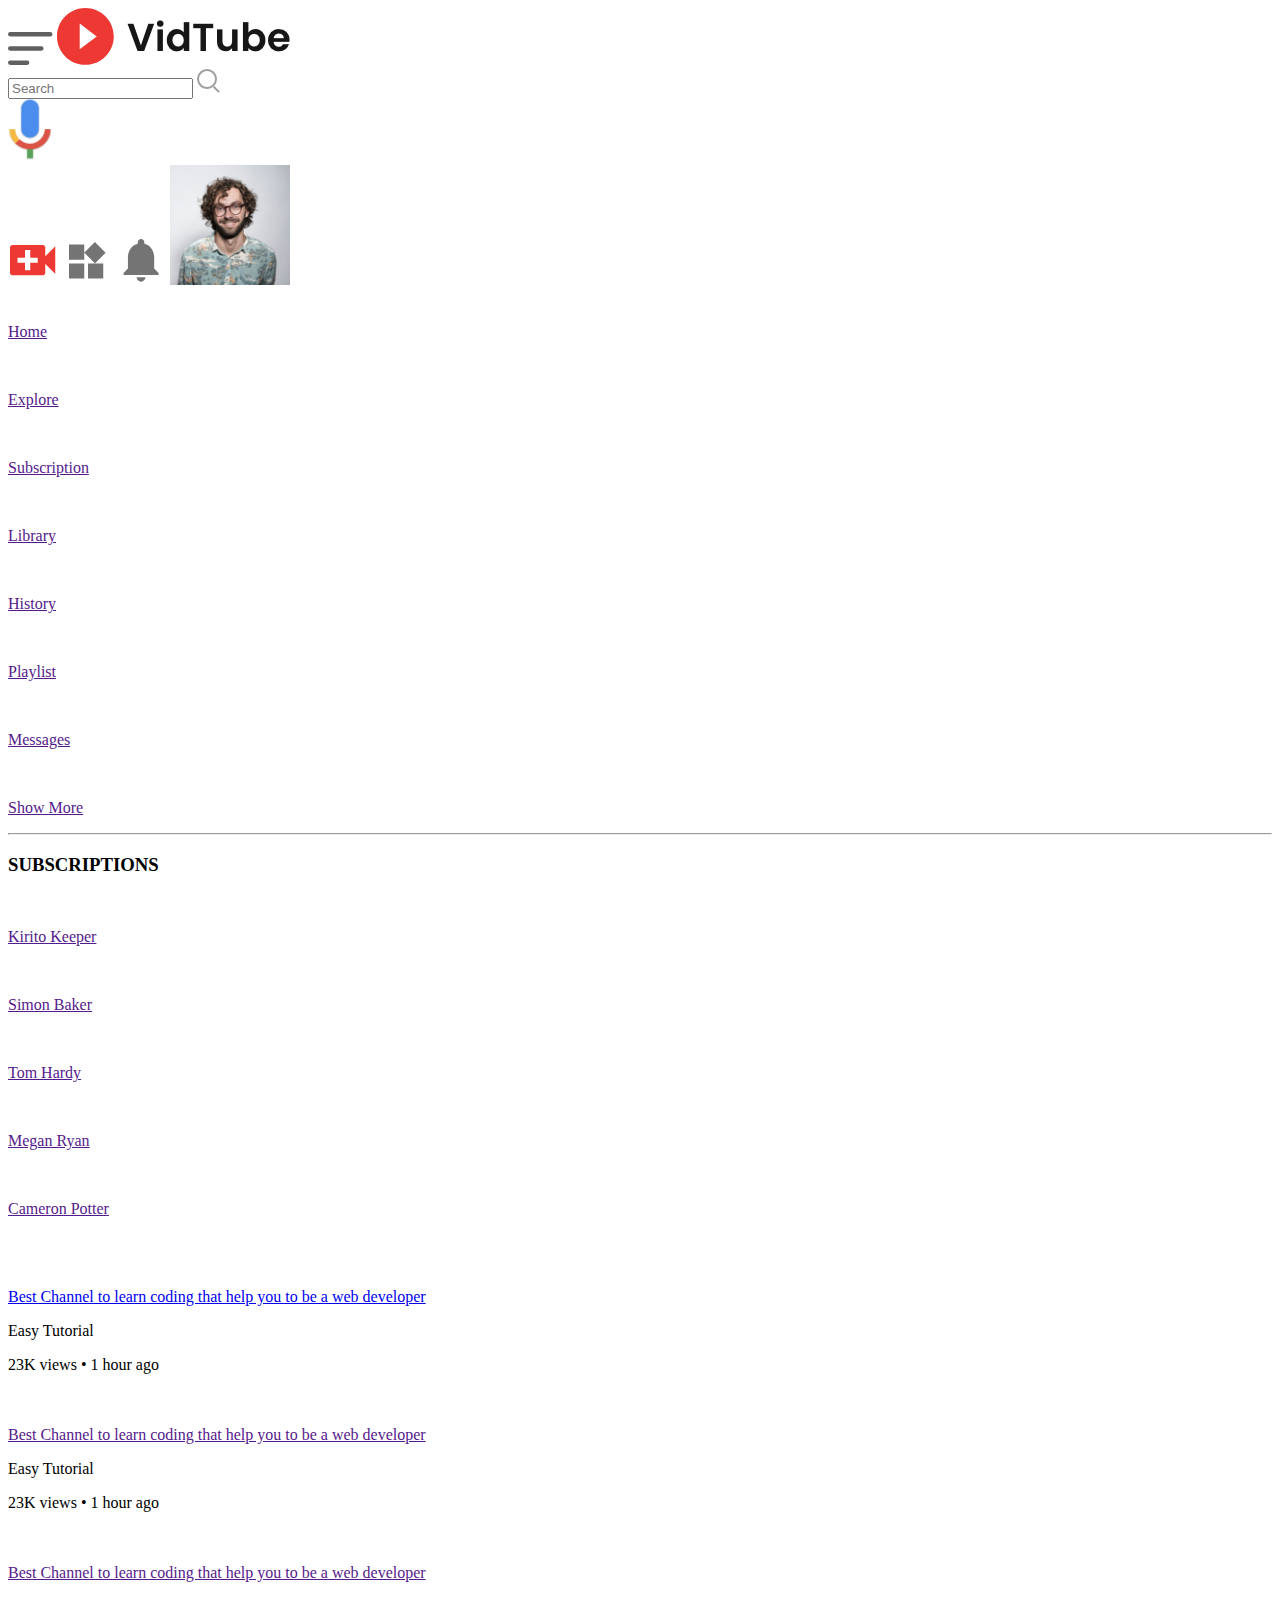
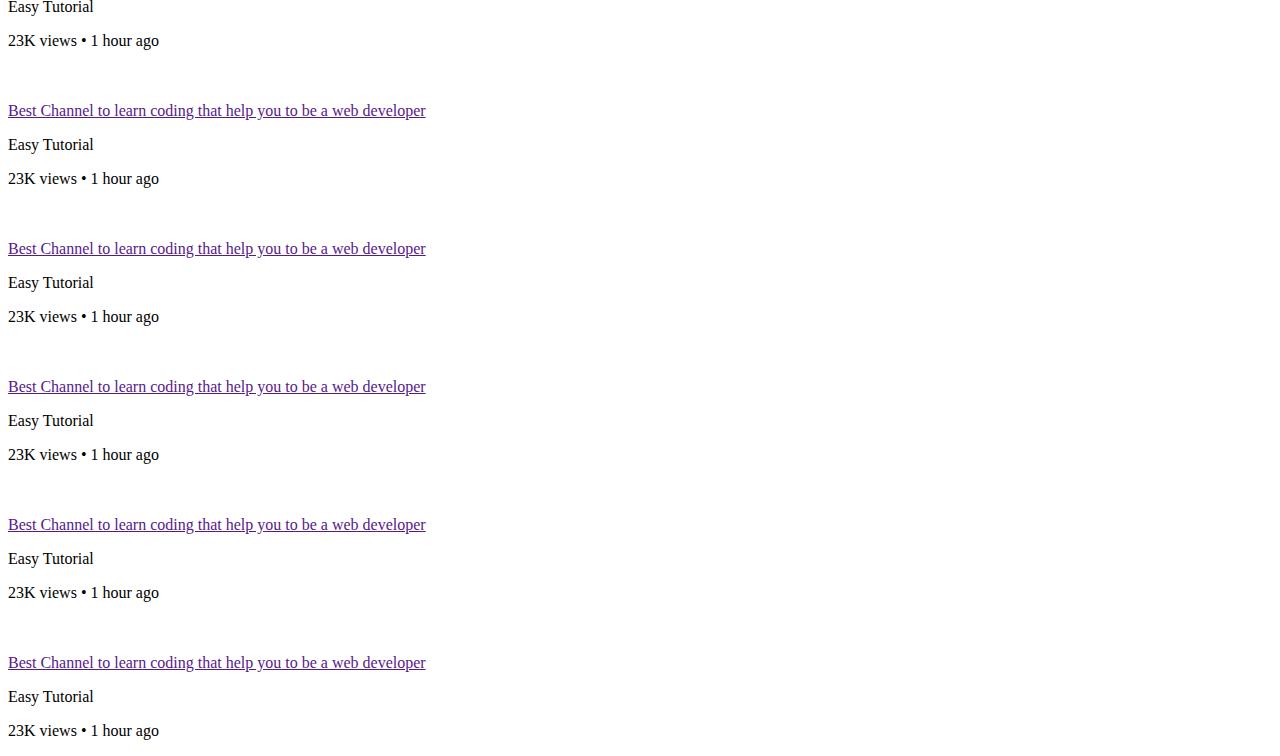
==== youtube clone/index.html @ 16707ce8 "design in HTML & CSS" ====
<!DOCTYPE html>
<html lang="en">
<head>
    <meta charset="UTF-8">
    <meta http-equiv="X-UA-Compatible" content="IE=edge">
    <meta name="viewport" content="width=device-width, initial-scale=1.0">
    <link rel="stylesheet" href="/assets/css/style.css">
    <title>YouTube Clone</title>
</head>
<body>
    <!-- Navbar  -->
    <nav class="flex-div">
        <div class="nav-left flex-div">
            <img src="assets/images/img/menu.png" alt="menu" class="menu-icon">
            <img src="assets/images/img/logo.png" alt="logo" class="logo">
        </div>
        <div class="nav-middle flex-div">
            <div class="search-box flex-div">
                <input type="text" placeholder="Search">
                <img src="assets/images/img/search.png" alt="">
            </div>
            <img src="assets/images/img/voice-search.png" class="mic-icon" alt="">
        </div>
        <div class="nav-right flex-div">
            <img src="assets/images/img/upload.png" alt="" srcset="">
            <img src="assets/images/img/more.png" alt="" srcset="">
            <img src="assets/images/img/notification.png" alt="" srcset="">
            <img src="assets/images/img/Jack.png" class="user-icon" alt="" srcset="">
        </div>
    </nav>
    <!-- Sidebar -->
    <div class="sidebar">
        <div class="shortcut-links">
            <a href="" class="active"><img src="/assets/images/img/home.png" alt=""><p>Home</p></a>
            <a href=""><img src="/assets/images/img/explore.png" alt=""><p>Explore</p></a>
            <a href=""><img src="/assets/images/img/subscriprion.png" alt=""><p>Subscription</p></a>
            
            <a href=""><img src="/assets/images/img/library.png" alt=""><p>Library</p></a>
            <a href=""><img src="/assets/images/img/history.png" alt=""><p>History</p></a>
            <a href=""><img src="/assets/images/img/playlist.png" alt=""><p>Playlist</p></a>
            <a href=""><img src="/assets/images/img/messages.png" alt=""><p>Messages</p></a>
            <a href=""><img src="/assets/images/img/show-more.png" alt=""><p>Show More</p></a>
            <hr>
        </div>
        <div class="subscribed-list">
            <h3>SUBSCRIPTIONS</h3>
            <a href=""><img src="/assets/images/img/Jack.png" alt=""><p>Kirito Keeper</p></a>
            <a href=""><img src="/assets/images/img/simon.png" alt=""><p>Simon Baker</p></a>
            <a href=""><img src="/assets/images/img/tom.png" alt=""><p>Tom Hardy</p></a>
            <a href=""><img src="/assets/images/img/megan.png" alt=""><p>Megan Ryan</p></a>
            <a href=""><img src="/assets/images/img/cameron.png" alt=""><p>Cameron Potter</p></a>
        </div>
    </div>
    <!--------------- MAin -------------->
    <div class="main-container">
        <div class="banner">
            <img src="/assets/images/img/banner.png" alt="">
        </div>
        <div class="list-container">
            <div class="vid-list">
                <a href="play-video.html"><img src="/assets/images/img/thumbnail1.png" alt="" class="thumbnail"></a>
                <div class="flex-div">
                    <img src="/assets/images/img/Jack.png" alt="" class="profile-image">
                    <div class="vid-info">
                        <a href="play-video.html" class="vid-title">Best Channel to learn coding that help you to be a web developer</a>
                        <p class="channel-name">Easy Tutorial</p>
                        <p class="views-time">23K views &bull; 1 hour ago</p>
                    </div>
                </div>
            </div>
            <div class="vid-list">
                <a href=""><img src="/assets/images/img/thumbnail2.png" alt="" class="thumbnail"></a>
                <div class="flex-div">
                    <img src="/assets/images/img/Jack.png" alt="" class="profile-image">
                    <div class="vid-info">
                        <a href="" class="vid-title">Best Channel to learn coding that help you to be a web developer</a>
                        <p class="channel-name">Easy Tutorial</p>
                        <p class="views-time">23K views &bull; 1 hour ago</p>
                    </div>
                </div>
            </div>
            <div class="vid-list">
                <a href=""><img src="/assets/images/img/thumbnail3.png" alt="" class="thumbnail"></a>
                <div class="flex-div">
                    <img src="/assets/images/img/Jack.png" alt="" class="profile-image">
                    <div class="vid-info">
                        <a href="" class="vid-title">Best Channel to learn coding that help you to be a web developer</a>
                        <p class="channel-name">Easy Tutorial</p>
                        <p class="views-time">23K views &bull; 1 hour ago</p>
                    </div>
                </div>
            </div>
            <div class="vid-list">
                <a href=""><img src="/assets/images/img/thumbnail4.png" alt="" class="thumbnail"></a>
                <div class="flex-div">
                    <img src="/assets/images/img/Jack.png" alt="" class="profile-image">
                    <div class="vid-info">
                        <a href="" class="vid-title">Best Channel to learn coding that help you to be a web developer</a>
                        <p class="channel-name">Easy Tutorial</p>
                        <p class="views-time">23K views &bull; 1 hour ago</p>
                    </div>
                </div>
            </div>
            <div class="vid-list">
                <a href=""><img src="/assets/images/img/thumbnail5.png" alt="" class="thumbnail"></a>
                <div class="flex-div">
                    <img src="/assets/images/img/Jack.png" alt="" class="profile-image">
                    <div class="vid-info">
                        <a href="" class="vid-title">Best Channel to learn coding that help you to be a web developer</a>
                        <p class="channel-name">Easy Tutorial</p>
                        <p class="views-time">23K views &bull; 1 hour ago</p>
                    </div>
                </div>
            </div>
            <div class="vid-list">
                <a href=""><img src="/assets/images/img/thumbnail6.png" alt="" class="thumbnail"></a>
                <div class="flex-div">
                    <img src="/assets/images/img/Jack.png" alt="" class="profile-image">
                    <div class="vid-info">
                        <a href="" class="vid-title">Best Channel to learn coding that help you to be a web developer</a>
                        <p class="channel-name">Easy Tutorial</p>
                        <p class="views-time">23K views &bull; 1 hour ago</p>
                    </div>
                </div>
            </div>
            <div class="vid-list">
                <a href=""><img src="/assets/images/img/thumbnail7.png" alt="" class="thumbnail"></a>
                <div class="flex-div">
                    <img src="/assets/images/img/Jack.png" alt="" class="profile-image">
                    <div class="vid-info">
                        <a href="" class="vid-title">Best Channel to learn coding that help you to be a web developer</a>
                        <p class="channel-name">Easy Tutorial</p>
                        <p class="views-time">23K views &bull; 1 hour ago</p>
                    </div>
                </div>
            </div>
            <div class="vid-list">
                <a href=""><img src="/assets/images/img/thumbnail8.png" alt="" class="thumbnail"></a>
                <div class="flex-div">
                    <img src="/assets/images/img/Jack.png" alt="" class="profile-image">
                    <div class="vid-info">
                        <a href="" class="vid-title">Best Channel to learn coding that help you to be a web developer</a>
                        <p class="channel-name">Easy Tutorial</p>
                        <p class="views-time">23K views &bull; 1 hour ago</p>
                    </div>
                </div>
            </div>
        </div>
    </div>


    <script type="text/javascript" src="/assets/js/script.js"></script>
</body>
</html>
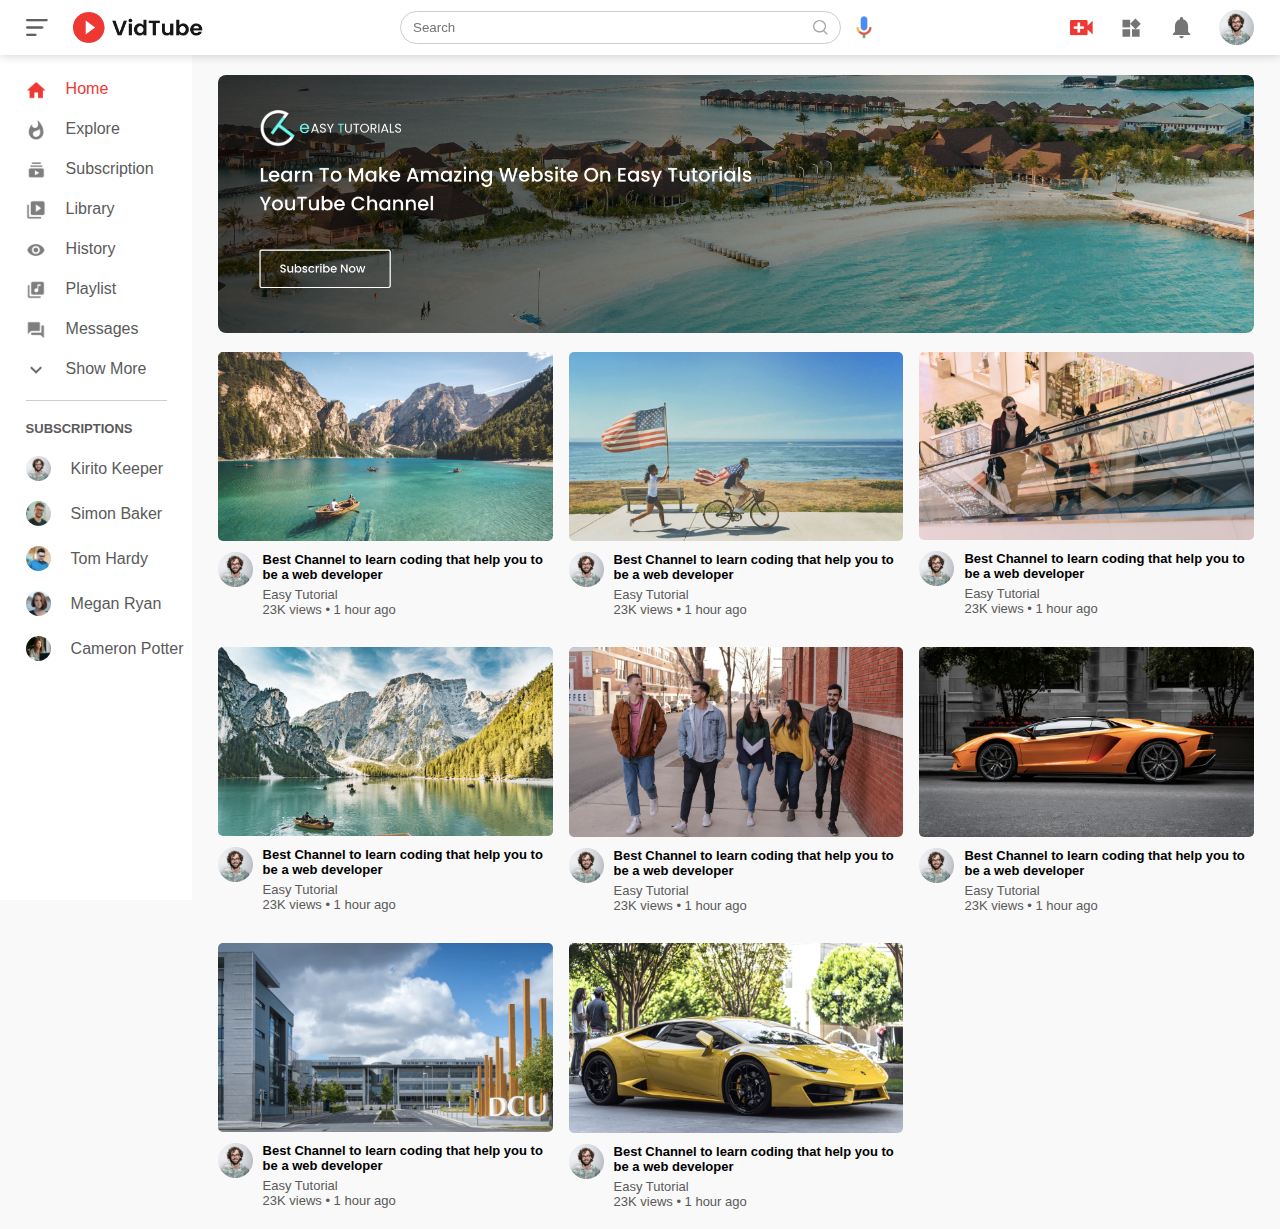
==== commit 7c2b29a1: "link change" ====
--- a/youtube clone/index.html
+++ b/youtube clone/index.html
@@ -4,7 +4,7 @@
     <meta charset="UTF-8">
     <meta http-equiv="X-UA-Compatible" content="IE=edge">
     <meta name="viewport" content="width=device-width, initial-scale=1.0">
-    <link rel="stylesheet" href="/assets/css/style.css">
+    <link rel="stylesheet" href="assets/css/style.css">
     <title>YouTube Clone</title>
 </head>
 <body>
@@ -31,36 +31,36 @@
     <!-- Sidebar -->
     <div class="sidebar">
         <div class="shortcut-links">
-            <a href="" class="active"><img src="/assets/images/img/home.png" alt=""><p>Home</p></a>
-            <a href=""><img src="/assets/images/img/explore.png" alt=""><p>Explore</p></a>
-            <a href=""><img src="/assets/images/img/subscriprion.png" alt=""><p>Subscription</p></a>
+            <a href="" class="active"><img src="assets/images/img/home.png" alt=""><p>Home</p></a>
+            <a href=""><img src="assets/images/img/explore.png" alt=""><p>Explore</p></a>
+            <a href=""><img src="assets/images/img/subscriprion.png" alt=""><p>Subscription</p></a>
             
-            <a href=""><img src="/assets/images/img/library.png" alt=""><p>Library</p></a>
-            <a href=""><img src="/assets/images/img/history.png" alt=""><p>History</p></a>
-            <a href=""><img src="/assets/images/img/playlist.png" alt=""><p>Playlist</p></a>
-            <a href=""><img src="/assets/images/img/messages.png" alt=""><p>Messages</p></a>
-            <a href=""><img src="/assets/images/img/show-more.png" alt=""><p>Show More</p></a>
+            <a href=""><img src="assets/images/img/library.png" alt=""><p>Library</p></a>
+            <a href=""><img src="assets/images/img/history.png" alt=""><p>History</p></a>
+            <a href=""><img src="assets/images/img/playlist.png" alt=""><p>Playlist</p></a>
+            <a href=""><img src="assets/images/img/messages.png" alt=""><p>Messages</p></a>
+            <a href=""><img src="assets/images/img/show-more.png" alt=""><p>Show More</p></a>
             <hr>
         </div>
         <div class="subscribed-list">
             <h3>SUBSCRIPTIONS</h3>
-            <a href=""><img src="/assets/images/img/Jack.png" alt=""><p>Kirito Keeper</p></a>
-            <a href=""><img src="/assets/images/img/simon.png" alt=""><p>Simon Baker</p></a>
-            <a href=""><img src="/assets/images/img/tom.png" alt=""><p>Tom Hardy</p></a>
-            <a href=""><img src="/assets/images/img/megan.png" alt=""><p>Megan Ryan</p></a>
-            <a href=""><img src="/assets/images/img/cameron.png" alt=""><p>Cameron Potter</p></a>
+            <a href=""><img src="assets/images/img/Jack.png" alt=""><p>Kirito Keeper</p></a>
+            <a href=""><img src="assets/images/img/simon.png" alt=""><p>Simon Baker</p></a>
+            <a href=""><img src="assets/images/img/tom.png" alt=""><p>Tom Hardy</p></a>
+            <a href=""><img src="assets/images/img/megan.png" alt=""><p>Megan Ryan</p></a>
+            <a href=""><img src="assets/images/img/cameron.png" alt=""><p>Cameron Potter</p></a>
         </div>
     </div>
     <!--------------- MAin -------------->
     <div class="main-container">
         <div class="banner">
-            <img src="/assets/images/img/banner.png" alt="">
+            <img src="assets/images/img/banner.png" alt="">
         </div>
         <div class="list-container">
             <div class="vid-list">
-                <a href="play-video.html"><img src="/assets/images/img/thumbnail1.png" alt="" class="thumbnail"></a>
+                <a href="play-video.html"><img src="assets/images/img/thumbnail1.png" alt="" class="thumbnail"></a>
                 <div class="flex-div">
-                    <img src="/assets/images/img/Jack.png" alt="" class="profile-image">
+                    <img src="assets/images/img/Jack.png" alt="" class="profile-image">
                     <div class="vid-info">
                         <a href="play-video.html" class="vid-title">Best Channel to learn coding that help you to be a web developer</a>
                         <p class="channel-name">Easy Tutorial</p>
@@ -69,9 +69,9 @@
                 </div>
             </div>
             <div class="vid-list">
-                <a href=""><img src="/assets/images/img/thumbnail2.png" alt="" class="thumbnail"></a>
+                <a href=""><img src="assets/images/img/thumbnail2.png" alt="" class="thumbnail"></a>
                 <div class="flex-div">
-                    <img src="/assets/images/img/Jack.png" alt="" class="profile-image">
+                    <img src="assets/images/img/Jack.png" alt="" class="profile-image">
                     <div class="vid-info">
                         <a href="" class="vid-title">Best Channel to learn coding that help you to be a web developer</a>
                         <p class="channel-name">Easy Tutorial</p>
@@ -80,9 +80,9 @@
                 </div>
             </div>
             <div class="vid-list">
-                <a href=""><img src="/assets/images/img/thumbnail3.png" alt="" class="thumbnail"></a>
+                <a href=""><img src="assets/images/img/thumbnail3.png" alt="" class="thumbnail"></a>
                 <div class="flex-div">
-                    <img src="/assets/images/img/Jack.png" alt="" class="profile-image">
+                    <img src="assets/images/img/Jack.png" alt="" class="profile-image">
                     <div class="vid-info">
                         <a href="" class="vid-title">Best Channel to learn coding that help you to be a web developer</a>
                         <p class="channel-name">Easy Tutorial</p>
@@ -91,9 +91,9 @@
                 </div>
             </div>
             <div class="vid-list">
-                <a href=""><img src="/assets/images/img/thumbnail4.png" alt="" class="thumbnail"></a>
+                <a href=""><img src="assets/images/img/thumbnail4.png" alt="" class="thumbnail"></a>
                 <div class="flex-div">
-                    <img src="/assets/images/img/Jack.png" alt="" class="profile-image">
+                    <img src="assets/images/img/Jack.png" alt="" class="profile-image">
                     <div class="vid-info">
                         <a href="" class="vid-title">Best Channel to learn coding that help you to be a web developer</a>
                         <p class="channel-name">Easy Tutorial</p>
@@ -102,9 +102,9 @@
                 </div>
             </div>
             <div class="vid-list">
-                <a href=""><img src="/assets/images/img/thumbnail5.png" alt="" class="thumbnail"></a>
+                <a href=""><img src="assets/images/img/thumbnail5.png" alt="" class="thumbnail"></a>
                 <div class="flex-div">
-                    <img src="/assets/images/img/Jack.png" alt="" class="profile-image">
+                    <img src="assets/images/img/Jack.png" alt="" class="profile-image">
                     <div class="vid-info">
                         <a href="" class="vid-title">Best Channel to learn coding that help you to be a web developer</a>
                         <p class="channel-name">Easy Tutorial</p>
@@ -113,9 +113,9 @@
                 </div>
             </div>
             <div class="vid-list">
-                <a href=""><img src="/assets/images/img/thumbnail6.png" alt="" class="thumbnail"></a>
+                <a href=""><img src="assets/images/img/thumbnail6.png" alt="" class="thumbnail"></a>
                 <div class="flex-div">
-                    <img src="/assets/images/img/Jack.png" alt="" class="profile-image">
+                    <img src="assets/images/img/Jack.png" alt="" class="profile-image">
                     <div class="vid-info">
                         <a href="" class="vid-title">Best Channel to learn coding that help you to be a web developer</a>
                         <p class="channel-name">Easy Tutorial</p>
@@ -124,9 +124,9 @@
                 </div>
             </div>
             <div class="vid-list">
-                <a href=""><img src="/assets/images/img/thumbnail7.png" alt="" class="thumbnail"></a>
+                <a href=""><img src="assets/images/img/thumbnail7.png" alt="" class="thumbnail"></a>
                 <div class="flex-div">
-                    <img src="/assets/images/img/Jack.png" alt="" class="profile-image">
+                    <img src="assets/images/img/Jack.png" alt="" class="profile-image">
                     <div class="vid-info">
                         <a href="" class="vid-title">Best Channel to learn coding that help you to be a web developer</a>
                         <p class="channel-name">Easy Tutorial</p>
@@ -135,9 +135,9 @@
                 </div>
             </div>
             <div class="vid-list">
-                <a href=""><img src="/assets/images/img/thumbnail8.png" alt="" class="thumbnail"></a>
+                <a href=""><img src="assets/images/img/thumbnail8.png" alt="" class="thumbnail"></a>
                 <div class="flex-div">
-                    <img src="/assets/images/img/Jack.png" alt="" class="profile-image">
+                    <img src="assets/images/img/Jack.png" alt="" class="profile-image">
                     <div class="vid-info">
                         <a href="" class="vid-title">Best Channel to learn coding that help you to be a web developer</a>
                         <p class="channel-name">Easy Tutorial</p>
@@ -149,6 +149,6 @@
     </div>
 
 
-    <script type="text/javascript" src="/assets/js/script.js"></script>
+    <script type="text/javascript" src="assets/js/script.js"></script>
 </body>
 </html>--- a/youtube clone/assets/css/style.css
+++ b/youtube clone/assets/css/style.css
@@ -0,0 +1,422 @@
+*{
+    margin: 0;
+    padding: 0;
+    font-family:'poppins', sans-serif;
+    box-sizing: border-box;
+}
+a{
+    text-decoration: none;
+    color: #5a5a5a;
+}
+img{
+    cursor: pointer;
+}
+.flex-div{
+    display: flex;
+    align-items: center;
+}
+nav{
+    padding: 10px 2%;
+    justify-content: space-between;
+    box-shadow: 0 0 10px rgba(0, 0, 0, 0.2);
+    background-color: #fff;
+    position: sticky;
+    top: 0;
+    z-index: 10;
+}
+/* nav right */
+.nav-right img{
+    width: 25px;
+    margin-right: 25px;
+}
+.nav-right .user-icon{
+    width: 35px;
+    border-radius: 50%;
+    margin-right: 0;
+}
+
+/* Nav Left */
+.nav-left .menu-icon{
+    width: 22px;
+    margin-right: 25px;
+}
+.nav-left .logo{
+    width: 130px;
+}
+
+
+/* nav middle */
+.nav-middle .mic-icon{
+    width: 16px;
+}
+.nav-middle .search-box{
+    border: 1px solid #ccc;
+    margin-right: 15px;
+    padding: 8px 12px;
+    border-radius: 25px;
+}
+.nav-middle .search-box input{
+    width: 400px;
+    border: 0;
+    outline: 0;
+    background: transparent;
+}
+.nav-middle .search-box img{
+    width: 15px;
+}
+
+
+
+/* -------------------SideBar------------------- */
+.sidebar{
+    background: #fff;
+    width: 15%;
+    height: 100vh;
+    position: fixed;
+    top: 0;
+    padding-left: 2%;
+    padding-top: 80px;
+
+}
+.shortcut-links a img{
+    width: 20px;
+    margin-right: 20px;
+}
+.shortcut-links a{
+    display: flex;
+    margin-bottom: 20px;
+    width: fit-content;
+    flex-wrap: wrap;
+}
+.shortcut-links .active{
+    color: #ed3833;
+}
+.sidebar hr{
+    border: 0;
+    height: 1px;
+    background: #ccc;
+    width: 85%;
+    
+}
+.subscribed-list h3{
+    font-size: 13px;
+    margin: 20px 0;
+    color: #5a5a5a;
+}
+.subscribed-list a{
+    display: flex;
+    align-items: center;
+    margin-bottom: 20px;
+    width: fit-content;
+    flex-wrap: wrap;
+}
+.subscribed-list a img{
+    width: 25px;
+    border-radius: 50%;
+    margin-right: 20px;
+}
+.small-sidebar{
+    width: 5%;
+    transition: all 0.5s;
+}
+.small-sidebar a img{
+    width: 25px;
+    /* transition: width 0.5s; */
+}
+
+.small-sidebar a p{
+    display: none;
+}
+.small-sidebar .subscribed-list{
+    display: none;
+}
+.small-sidebar hr{
+    display: none;
+}
+
+
+/* ************** Main ***************** */
+
+.main-container{
+    background: #f9f9f9;
+    padding-left: 17%;
+    padding-right: 2%;
+    padding-top: 20px;
+    padding-bottom: 20px;
+
+}
+.large-container{
+    padding-left: 7%;
+}
+.banner{
+    width: 100%;
+}
+.banner img{
+    width: 100%;
+    border-radius: 8px;
+}
+.list-container{
+    display: grid;
+    grid-template-columns: repeat(auto-fit, minmax(250px, 1fr));
+    grid-column-gap: 16px;
+    grid-row-gap: 30px;
+    margin-top: 15px;
+}
+.vid-list .thumbnail{
+    width: 100%;
+    border-radius: 5px;
+}
+.vid-list .flex-div{
+    align-items: flex-start;
+    margin-top: 7px;
+
+}
+.vid-list .flex-div .profile-image{
+    width: 35px;
+    margin-right: 10px;
+    border-radius: 50%;
+}
+.vid-info{
+    color: #5a5a5a;
+    font-size: 13px;
+}
+.vid-info .vid-title{
+    color: #000;
+    font-weight: 600;
+    display: block;
+    margin-bottom: 5px;
+}
+
+
+/* -------------------Responsive----------------------- */
+@media(max-width: 900px){
+    .menu-icon{
+        display: none;
+    }
+    .sidebar{
+        display: none;
+    }
+    .main-container, .large-container{
+        padding-left: 5%;
+        padding-right: 5%;
+    }
+    .nav-right img{
+        display: none;
+    }
+    .nav-right .user-icon{
+        display: block;
+        width: 30px;
+    }
+    .nav-middle .search-box input{
+        width: 100px;
+    }
+    .nav-middle .mic-icon{
+        display: none;
+    }
+    .logo{
+        width: 90px;
+    }
+}
+
+/* ----------------Play video page --------------- */
+.play-container{
+    padding-left: 2%;
+}
+.play-container .row{
+    display: flex;
+    justify-content: space-between;
+    flex-wrap: wrap;
+}
+.play-container .row .play-video{
+    flex-basis: 69%;
+}
+.play-container .row .right-sidebar{
+    flex-basis: 30%;
+}
+.play-video video{
+    width: 100%;
+}
+.play-video .tags a{
+    color: #0000ff;
+    font-size: 13px;
+}
+.play-video h3{
+    font-weight: 600;
+    font-size: 22px;
+}
+.play-video .play-video-info{
+    display: flex;
+    align-items: center;
+    justify-content: space-between;
+    flex-wrap: wrap;
+    margin-top: 10px;
+    font-size: 14px;
+    color: #5a5a5a;
+}
+.play-video .play-video-info a {
+    display: inline-flex;
+    align-items: center;
+    margin-right: 15px;
+}
+.play-video .play-video-info a img{
+    width: 20px;
+    margin-right: 8px;
+}
+.play-video hr{
+    border: 0;
+    height: 1px;
+    background: #ccc;
+    margin: 10px 0;
+}
+
+/* ----------------- video below text--------------- */
+.publisher{
+    display: flex;
+    align-items: center;
+    margin-top: 20px;
+}
+.publisher div{
+    flex: 1;
+    line-height: 18px;
+}
+.publisher img{
+    width: 50px;
+    border-radius: 50%;
+    margin-right: 15px;
+}
+.publisher div p{
+    color: #000;
+    font-weight: 600;
+    font-size: 18px;
+
+}
+.publisher div span{
+    font-size: 13px;
+    color: #5a5a5a;
+}
+.publisher .subscribe{
+    background: red;
+    color: #fff;
+    padding: 12px 30px;
+    border: 0;
+    outline: 0;
+    border-radius: 4px;
+    cursor: pointer;
+    text-transform: uppercase;
+    font-weight: 600;
+}
+.vid-description{
+    padding-left: 65px;
+    margin: 25px 0;
+}
+.vid-description p{
+    font-size: 14px;
+    margin-bottom: 5px;
+    color: #5a5a5a;
+}
+.comments-section{
+    font-size: 14px;
+    color: #5a5a5a;
+    margin-top: 15px;
+}
+.comments-section .add-comment{
+    display: flex;
+    align-items: center;
+    margin: 30px 0;
+}
+.comments-section .add-comment img{
+    width: 40px;
+    border-radius: 50%;
+    margin-right: 15px;
+}
+.comments-section .add-comment input{
+    border: 0;
+    outline: 0;
+    border-bottom: 1px solid #ccc;
+    width: 100%;
+    padding-top: 10px;
+    background: transparent;
+}
+.old-comment{
+    display: flex;
+    align-items: center;
+    margin: 20px 0;
+}
+.old-comment .comment-profile-image{
+    width: 35px;
+    border-radius: 50%;
+    margin-right: 15px;
+}
+.old-comment h3{
+    font-size: 14px;
+    margin-bottom: 2px;
+}
+.old-comment h3 span{
+    font-size: 12px;
+    color: #5a5a5a;
+    font-weight: 500;
+    margin-left: 8px;
+}
+.old-comment p{
+    font-size: 13px;
+}
+.old-comment .comment-action{
+    display: flex;
+    align-items: center;
+    margin: 8px 0;
+    font-size: 14px;
+}
+.old-comment .comment-action img{
+    width: 20px;
+    margin-right: 5px;
+}
+.old-comment .comment-action span{
+    margin-right: 20px;
+    color: #5a5a5a;
+}
+.old-comment .comment-action a{
+    color: #0000ff;
+}
+
+
+
+
+/* --------------video list------------------ */
+.side-video-list{
+    display: flex;
+    justify-content: space-between;
+    margin-bottom: 8px;
+
+}
+.side-video-list img{
+    width: 100%;
+
+}
+.side-video-list .small-thumbnail{
+    flex-basis: 49%;
+}
+.side-video-list .vid-info{
+    flex-basis: 49%;
+}
+
+
+/* ---------------- reposive video page ---------------- */
+
+@media (max-width:900px){
+    .play-container .row .play-video{
+        flex-basis: 100%;
+    }
+    .play-container .row .right-sidebar{
+        flex-basis: 100%;
+    }
+    .play-container{
+        padding-left: 5%;
+    }
+    .vid-description{
+        padding-left: 0;
+    }
+    .play-video .play-video-info a{
+        margin-top: 15px;
+    }
+
+}